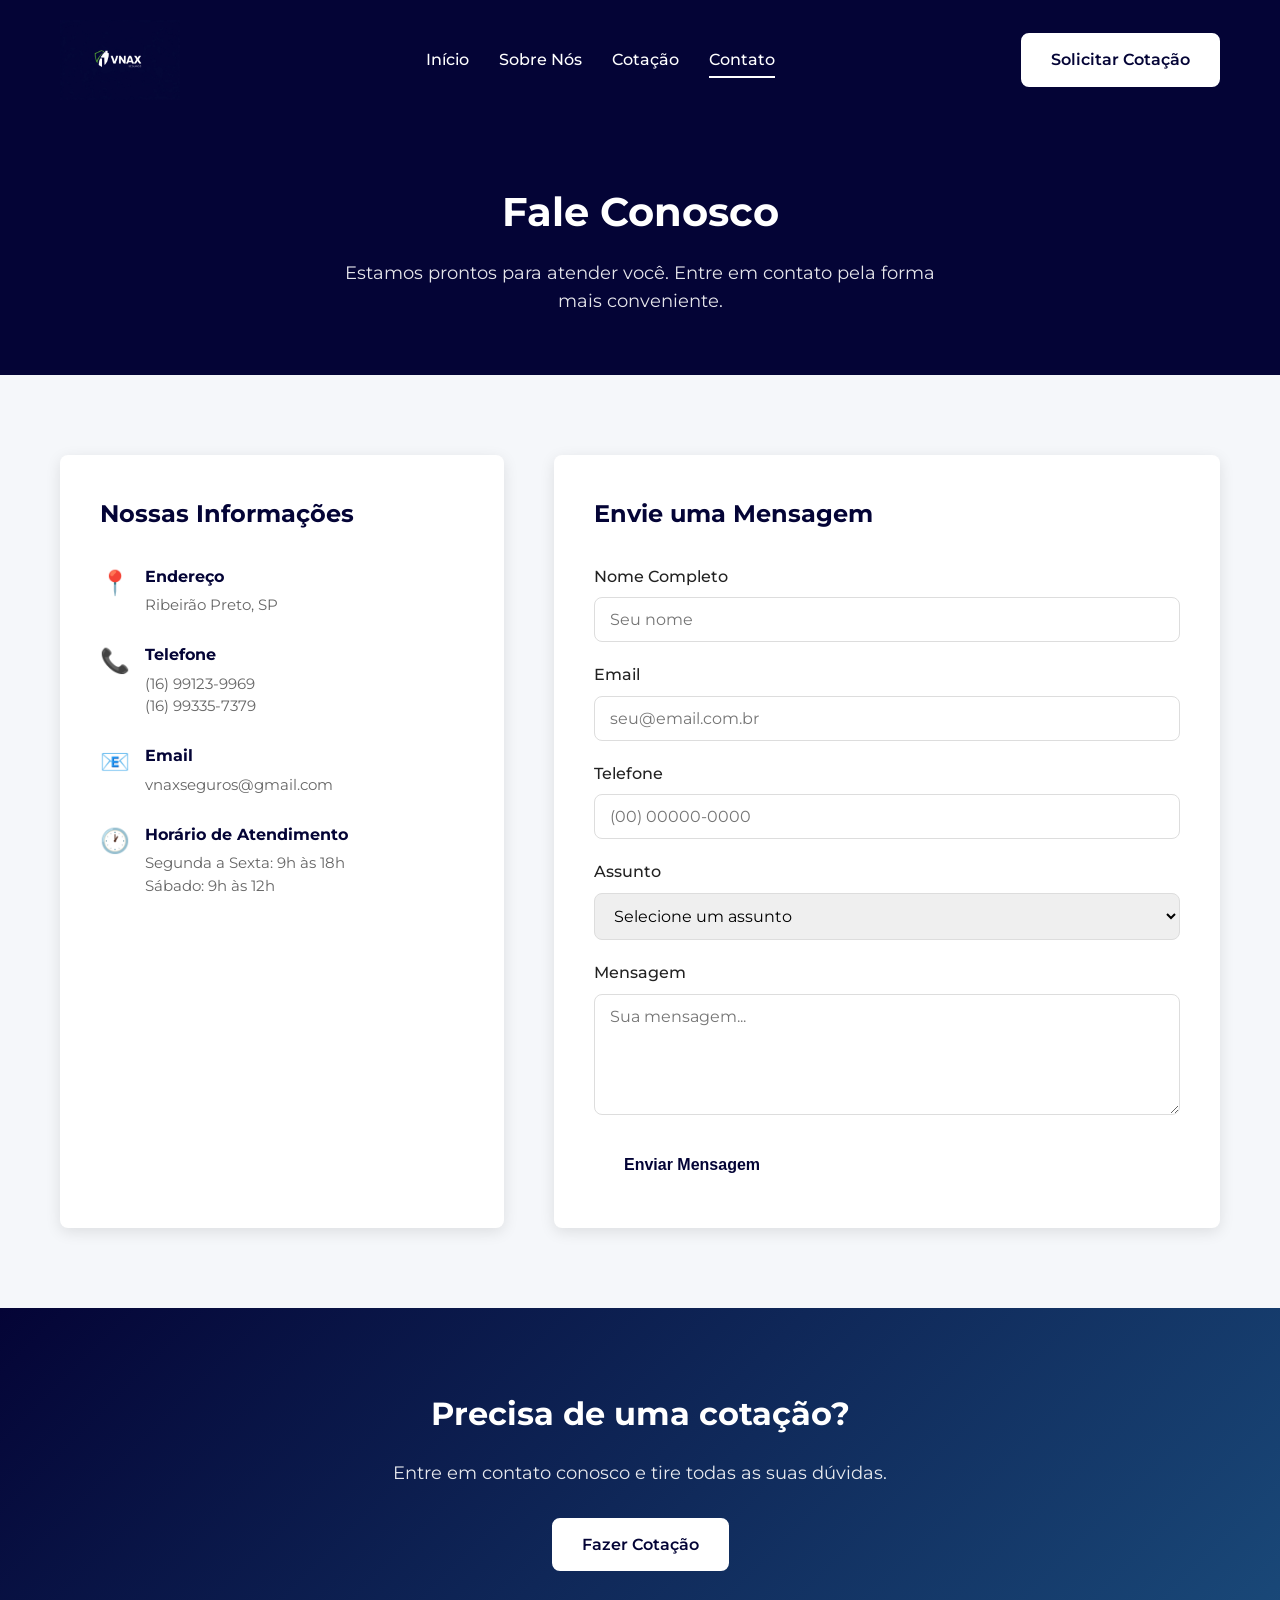
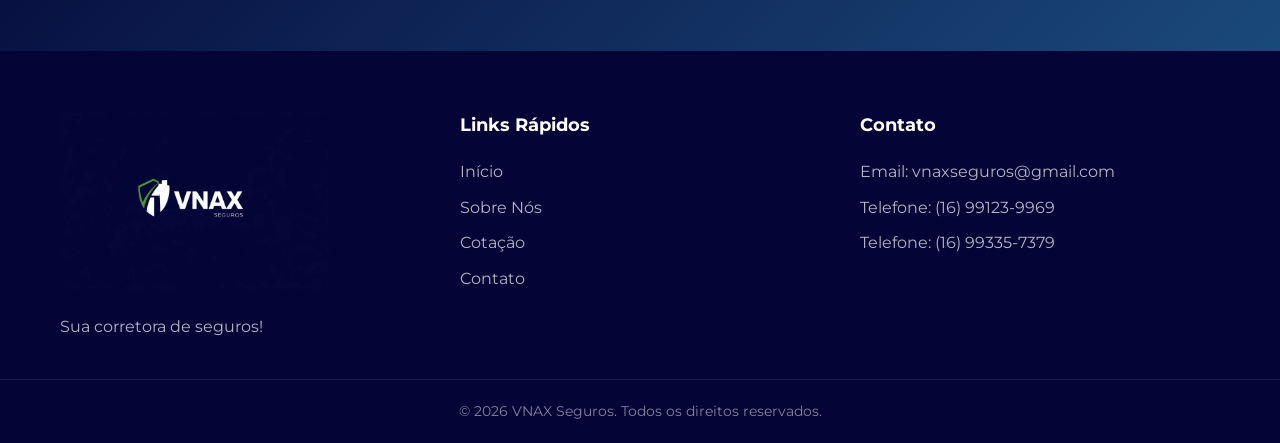
==== contato.html @ 7b94d3ef "adiciona melhorias" ====
<!doctype html>
<html lang="pt-br">
  <head>
    <meta charset="UTF-8" />
    <meta name="viewport" content="width=device-width, initial-scale=1.0" />
    <title>Contato - VNAX Seguros</title>
    <link rel="shortcut icon" href="img/favicon-32x32.png" type="image/x-icon" />
    <link rel="stylesheet" href="css/style.css" />
    <link rel="preconnect" href="https://fonts.googleapis.com">
    <link rel="preconnect" href="https://fonts.gstatic.com" crossorigin>
    <link href="https://fonts.googleapis.com/css2?family=Montserrat:wght@400;500;600;700&display=swap" rel="stylesheet">
  </head>
  <body>
    <header class="header">
      <div class="container header-content">
        <div class="logo">
          <img src="img/logo.png" alt="VNAX Seguros" />
        </div>
        <nav class="nav">
          <a href="index.html">Início</a>
          <a href="sobre.html">Sobre Nós</a>
          <a href="cotacao.html">Cotação</a>
          <a href="contato.html" class="active">Contato</a>
        </nav>
        <a href="cotacao.html" class="btn btn-primary">Solicitar Cotação</a>
      </div>
    </header>

    <section class="page-hero">
      <div class="container">
        <h1>Fale Conosco</h1>
        <p>Estamos prontos para atender você. Entre em contato pela forma mais conveniente.</p>
      </div>
    </section>

    <section class="contact-section">
      <div class="container">
        <div class="contact-grid">
          <div class="contact-info">
            <h2>Nossas Informações</h2>
            <div class="info-item">
              <div class="info-icon">📍</div>
              <div>
                <h3>Endereço</h3>
                <p>Ribeirão Preto, SP</p>
              </div>
            </div>
            <div class="info-item">
              <div class="info-icon">📞</div>
              <div>
                <h3>Telefone</h3>
                <p>(16) 99123-9969</p>
                <p>(16) 99335-7379</p>
              </div>
            </div>
            <div class="info-item">
              <div class="info-icon">📧</div>
              <div>
                <h3>Email</h3>
                <p>vnaxseguros@gmail.com</p>
              </div>
            </div>
            <div class="info-item">
              <div class="info-icon">🕐</div>
              <div>
                <h3>Horário de Atendimento</h3>
                <p>Segunda a Sexta: 9h às 18h<br>Sábado: 9h às 12h</p>
              </div>
            </div>
          </div>

          <div class="contact-form">
            <h2>Envie uma Mensagem</h2>
            <form>
              <div class="form-group">
                <label for="nome">Nome Completo</label>
                <input type="text" id="nome" name="nome" required placeholder="Seu nome">
              </div>
              <div class="form-group">
                <label for="email">Email</label>
                <input type="email" id="email" name="email" required placeholder="seu@email.com.br">
              </div>
              <div class="form-group">
                <label for="telefone">Telefone</label>
                <input type="tel" id="telefone" name="telefone" placeholder="(00) 00000-0000">
              </div>
              <div class="form-group">
                <label for="assunto">Assunto</label>
                <select id="assunto" name="assunto">
                  <option value="">Selecione um assunto</option>
                  <option value="cotacao">Solicitar Cotação</option>
                  <option value="sinistro">Informar Sinistro</option>
                  <option value="duvida">Dúvida Geral</option>
                  <option value="outro">Outro</option>
                </select>
              </div>
              <div class="form-group">
                <label for="mensagem">Mensagem</label>
                <textarea id="mensagem" name="mensagem" rows="5" required placeholder="Sua mensagem..."></textarea>
              </div>
              <button type="submit" class="btn btn-primary">Enviar Mensagem</button>
            </form>
          </div>
        </div>
      </div>
    </section>

    <section class="cta">
      <div class="container">
        <h2>Precisa de uma cotação?</h2>
        <p>Entre em contato conosco e tire todas as suas dúvidas.</p>
        <a href="cotacao.html" class="btn btn-primary">Fazer Cotação</a>
      </div>
    </section>

    <footer class="footer">
      <div class="container footer-content">
        <div class="footer-logo">
          <img src="img/logo.png" alt="VNAX Seguros" />
          <p>Sua corretora de seguros!</p>
        </div>
        <div class="footer-links">
          <h4>Links Rápidos</h4>
          <a href="index.html">Início</a>
          <a href="sobre.html">Sobre Nós</a>
          <a href="cotacao.html">Cotação</a>
          <a href="contato.html">Contato</a>
        </div>
        <div class="footer-contact">
          <h4>Contato</h4>
          <p>Email: vnaxseguros@gmail.com</p>
          <p>Telefone: (16) 99123-9969</p>
          <p>Telefone: (16) 99335-7379</p>
        </div>
      </div>
      <div class="footer-bottom">
        <p>&copy; 2026 VNAX Seguros. Todos os direitos reservados.</p>
      </div>
    </footer>
  </body>
</html>
---- css/style.css ----
@import url(global.css);
@import url(cotacao.css);
@import url(hero.css);
@import url(sobre.css);
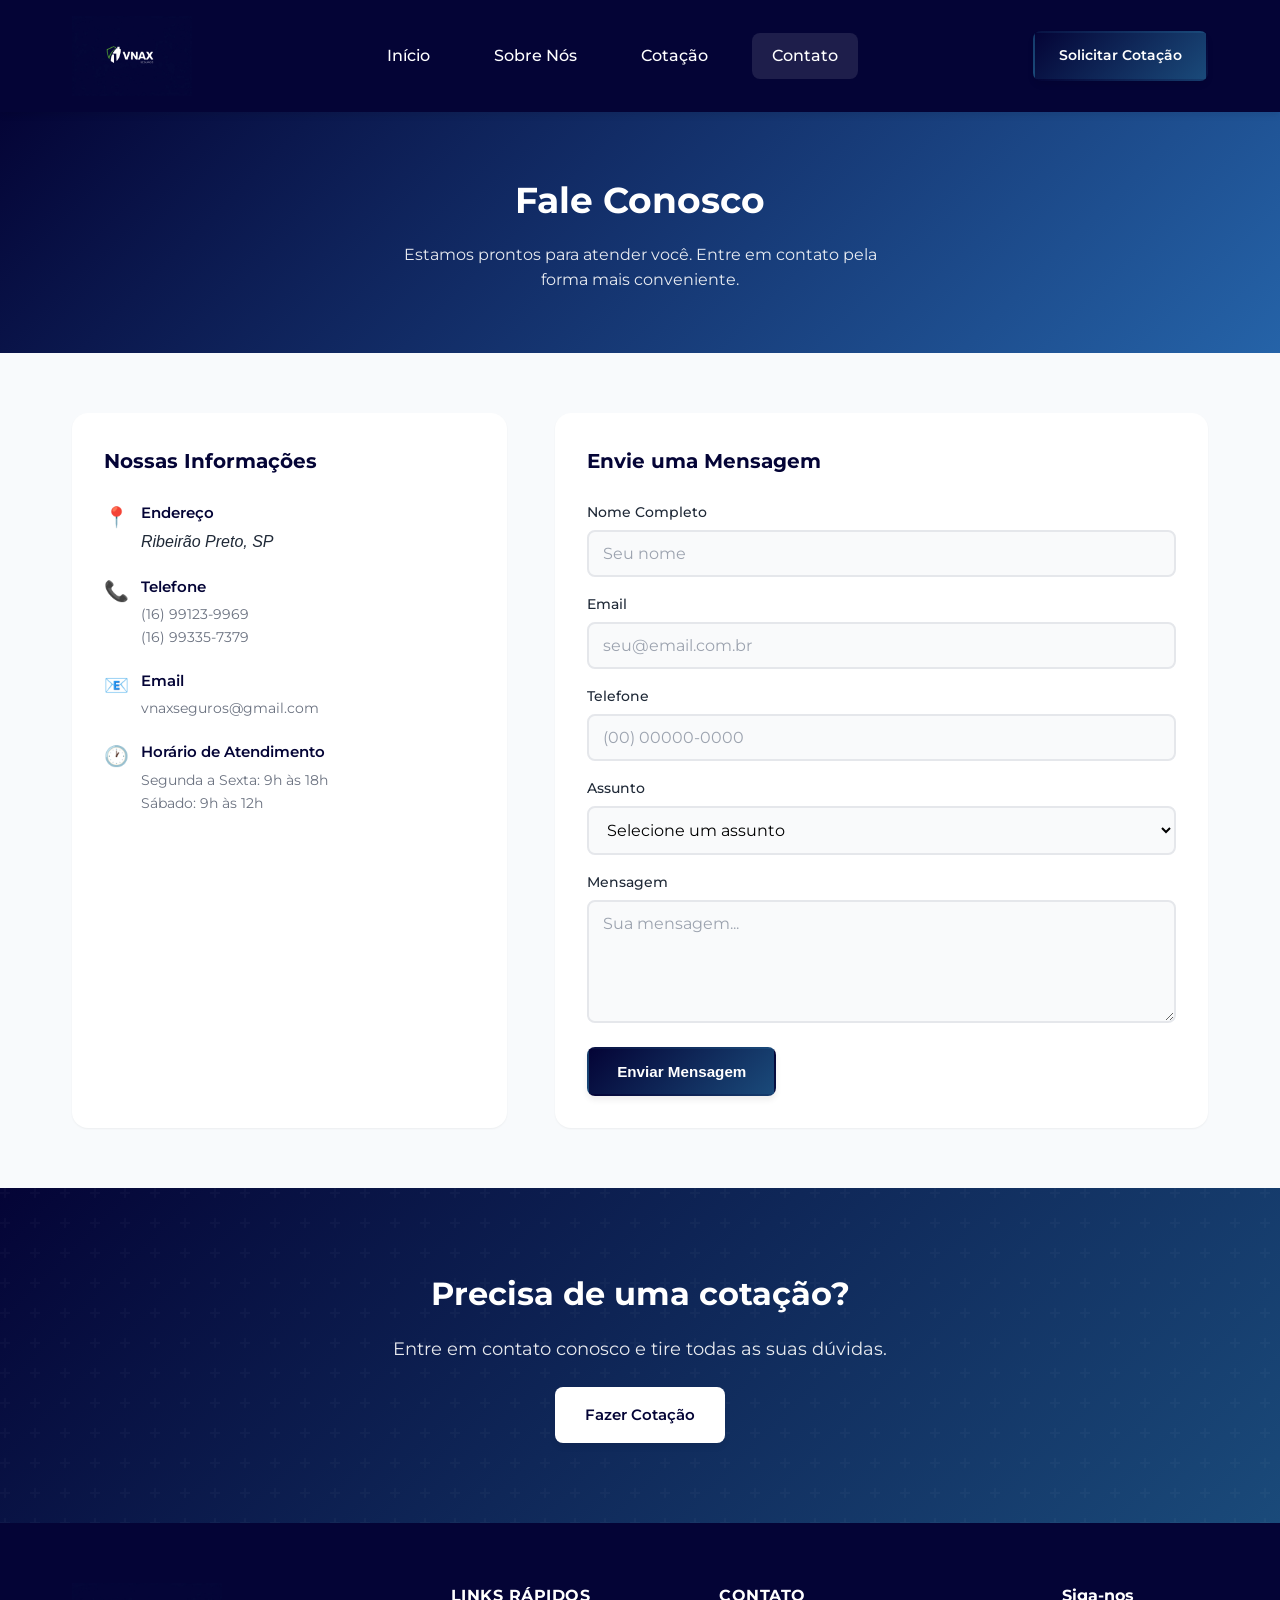
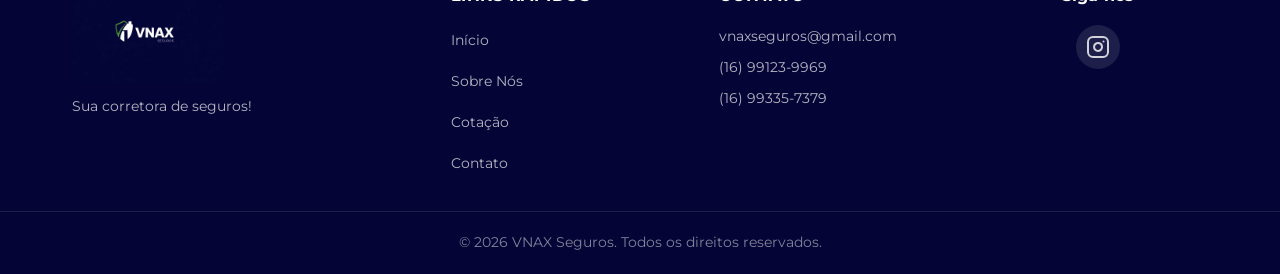
==== commit f129bbad: "finaliza projeto, agora falta foto dos fundadores" ====
--- a/contato.html
+++ b/contato.html
@@ -3,20 +3,47 @@
   <head>
     <meta charset="UTF-8" />
     <meta name="viewport" content="width=device-width, initial-scale=1.0" />
+    <meta name="description" content="Entre em contato com a VNAX Seguros - Fale conosco para solicitar cotação ou tirar dúvidas sobre seguros em Ribeirão Preto e todo o Brasil." />
+    <meta name="keywords" content="contato, fale conosco, tirar dúvidas, seguro, cotação, orçamento, atendimento" />
+    <meta name="author" content="VNAX Seguros" />
+    <meta name="robots" content="index, follow" />
+    <meta name="language" content="Portuguese" />
+    <meta http-equiv="content-language" content="pt-br" />
+    
+    <meta property="og:title" content="Contato - VNAX Seguros" />
+    <meta property="og:description" content="Entre em contato com a VNAX Seguros - Fale conosco para solicitar cotação ou tirar dúvidas." />
+    <meta property="og:image" content="https://vnax.com.br/img/logo.png" />
+    <meta property="og:url" content="https://vnax.com.br/contato.html" />
+    <meta property="og:type" content="website" />
+    
+    <meta name="twitter:card" content="summary_large_image" />
+    <meta name="twitter:title" content="Contato - VNAX Seguros" />
+    <meta name="twitter:description" content="Entre em contato com a VNAX Seguros." />
+    
+    <link rel="canonical" href="https://vnax.com.br/contato.html" />
+    <link rel="shortcut icon" href="img/favicon-32x32.png" type="image/x-icon" />
+    <link rel="alternate" hreflang="pt-br" href="https://vnax.com.br/contato.html" />
+    
     <title>Contato - VNAX Seguros</title>
-    <link rel="shortcut icon" href="img/favicon-32x32.png" type="image/x-icon" />
     <link rel="stylesheet" href="css/style.css" />
     <link rel="preconnect" href="https://fonts.googleapis.com">
     <link rel="preconnect" href="https://fonts.gstatic.com" crossorigin>
     <link href="https://fonts.googleapis.com/css2?family=Montserrat:wght@400;500;600;700&display=swap" rel="stylesheet">
   </head>
   <body>
+    <a href="#main-content" class="skip-link">Pular para o conteúdo principal</a>
+    
     <header class="header">
       <div class="container header-content">
-        <div class="logo">
-          <img src="img/logo.png" alt="VNAX Seguros" />
-        </div>
-        <nav class="nav">
+        <a href="index.html" class="logo">
+          <img src="img/logo.png" alt="VNAX Seguros - Corretora de Seguros" width="180" height="80" />
+        </a>
+        <button class="mobile-menu-btn" aria-label="Abrir menu" aria-expanded="false" aria-controls="main-nav">
+          <span></span>
+          <span></span>
+          <span></span>
+        </button>
+        <nav class="nav" id="main-nav" aria-label="Navegação principal">
           <a href="index.html">Início</a>
           <a href="sobre.html">Sobre Nós</a>
           <a href="cotacao.html">Cotação</a>
@@ -25,6 +52,8 @@
         <a href="cotacao.html" class="btn btn-primary">Solicitar Cotação</a>
       </div>
     </header>
+    
+    <main id="main-content">
 
     <section class="page-hero">
       <div class="container">
@@ -33,56 +62,56 @@
       </div>
     </section>
 
-    <section class="contact-section">
+    <section class="contact-section" aria-labelledby="contact-title">
       <div class="container">
         <div class="contact-grid">
           <div class="contact-info">
-            <h2>Nossas Informações</h2>
+            <h2 id="contact-title">Nossas Informações</h2>
             <div class="info-item">
-              <div class="info-icon">📍</div>
+              <div class="info-icon" aria-hidden="true">📍</div>
               <div>
                 <h3>Endereço</h3>
-                <p>Ribeirão Preto, SP</p>
+                <address>Ribeirão Preto, SP</address>
               </div>
             </div>
             <div class="info-item">
-              <div class="info-icon">📞</div>
+              <div class="info-icon" aria-hidden="true">📞</div>
               <div>
                 <h3>Telefone</h3>
-                <p>(16) 99123-9969</p>
-                <p>(16) 99335-7379</p>
+                <p><a href="tel:+5516991239969">(16) 99123-9969</a></p>
+                <p><a href="tel:+5516993357379">(16) 99335-7379</a></p>
               </div>
             </div>
             <div class="info-item">
-              <div class="info-icon">📧</div>
+              <div class="info-icon" aria-hidden="true">📧</div>
               <div>
                 <h3>Email</h3>
-                <p>vnaxseguros@gmail.com</p>
+                <p><a href="mailto:vnaxseguros@gmail.com">vnaxseguros@gmail.com</a></p>
               </div>
             </div>
             <div class="info-item">
-              <div class="info-icon">🕐</div>
+              <div class="info-icon" aria-hidden="true">🕐</div>
               <div>
                 <h3>Horário de Atendimento</h3>
-                <p>Segunda a Sexta: 9h às 18h<br>Sábado: 9h às 12h</p>
+                <p>Segunda a Sexta: 9h às 18h<br />Sábado: 9h às 12h</p>
               </div>
             </div>
           </div>
 
-          <div class="contact-form">
-            <h2>Envie uma Mensagem</h2>
-            <form>
+          <div class="contact-form" aria-labelledby="form-title">
+            <h2 id="form-title">Envie uma Mensagem</h2>
+            <form action="#" method="post">
               <div class="form-group">
                 <label for="nome">Nome Completo</label>
-                <input type="text" id="nome" name="nome" required placeholder="Seu nome">
+                <input type="text" id="nome" name="nome" required placeholder="Seu nome" autocomplete="name">
               </div>
               <div class="form-group">
                 <label for="email">Email</label>
-                <input type="email" id="email" name="email" required placeholder="seu@email.com.br">
+                <input type="email" id="email" name="email" required placeholder="seu@email.com.br" autocomplete="email">
               </div>
               <div class="form-group">
                 <label for="telefone">Telefone</label>
-                <input type="tel" id="telefone" name="telefone" placeholder="(00) 00000-0000">
+                <input type="tel" id="telefone" name="telefone" placeholder="(00) 00000-0000" autocomplete="tel">
               </div>
               <div class="form-group">
                 <label for="assunto">Assunto</label>
@@ -105,37 +134,54 @@
       </div>
     </section>
 
-    <section class="cta">
+    <section class="cta" aria-labelledby="cta-contact-title">
       <div class="container">
-        <h2>Precisa de uma cotação?</h2>
+        <h2 id="cta-contact-title">Precisa de uma cotação?</h2>
         <p>Entre em contato conosco e tire todas as suas dúvidas.</p>
         <a href="cotacao.html" class="btn btn-primary">Fazer Cotação</a>
       </div>
     </section>
-
+    </main>
+    
     <footer class="footer">
       <div class="container footer-content">
         <div class="footer-logo">
-          <img src="img/logo.png" alt="VNAX Seguros" />
+          <img src="img/logo.png" alt="VNAX Seguros - Corretora de Seguros" width="180" height="80" loading="lazy" />
           <p>Sua corretora de seguros!</p>
         </div>
-        <div class="footer-links">
+        <nav class="footer-links" aria-label="Links do rodapé">
           <h4>Links Rápidos</h4>
-          <a href="index.html">Início</a>
-          <a href="sobre.html">Sobre Nós</a>
-          <a href="cotacao.html">Cotação</a>
-          <a href="contato.html">Contato</a>
-        </div>
+          <ul>
+            <li><a href="index.html">Início</a></li>
+            <li><a href="sobre.html">Sobre Nós</a></li>
+            <li><a href="cotacao.html">Cotação</a></li>
+            <li><a href="contato.html">Contato</a></li>
+          </ul>
+        </nav>
         <div class="footer-contact">
           <h4>Contato</h4>
-          <p>Email: vnaxseguros@gmail.com</p>
-          <p>Telefone: (16) 99123-9969</p>
-          <p>Telefone: (16) 99335-7379</p>
+          <address>
+            <p><a href="mailto:vnaxseguros@gmail.com">vnaxseguros@gmail.com</a></p>
+            <p><a href="tel:+5516991239969">(16) 99123-9969</a></p>
+            <p><a href="tel:+5516993357379">(16) 99335-7379</a></p>
+          </address>
+        </div>
+        <div class="footer-social">
+          <h4>Siga-nos</h4>
+          <a href="https://www.instagram.com/vnaxseguros" target="_blank" rel="noopener noreferrer" aria-label="Instagram">
+            <svg xmlns="http://www.w3.org/2000/svg" width="24" height="24" viewBox="0 0 24 24" fill="none" stroke="currentColor" stroke-width="2" stroke-linecap="round" stroke-linejoin="round">
+              <rect x="2" y="2" width="20" height="20" rx="5" ry="5"></rect>
+              <path d="M16 11.37A4 4 0 1 1 12.63 8 4 4 0 0 1 16 11.37z"></path>
+              <line x1="17.5" y1="6.5" x2="17.51" y2="6.5"></line>
+            </svg>
+          </a>
         </div>
       </div>
       <div class="footer-bottom">
         <p>&copy; 2026 VNAX Seguros. Todos os direitos reservados.</p>
       </div>
     </footer>
+    
+    <script src="js/main.js" defer></script>
   </body>
 </html>
